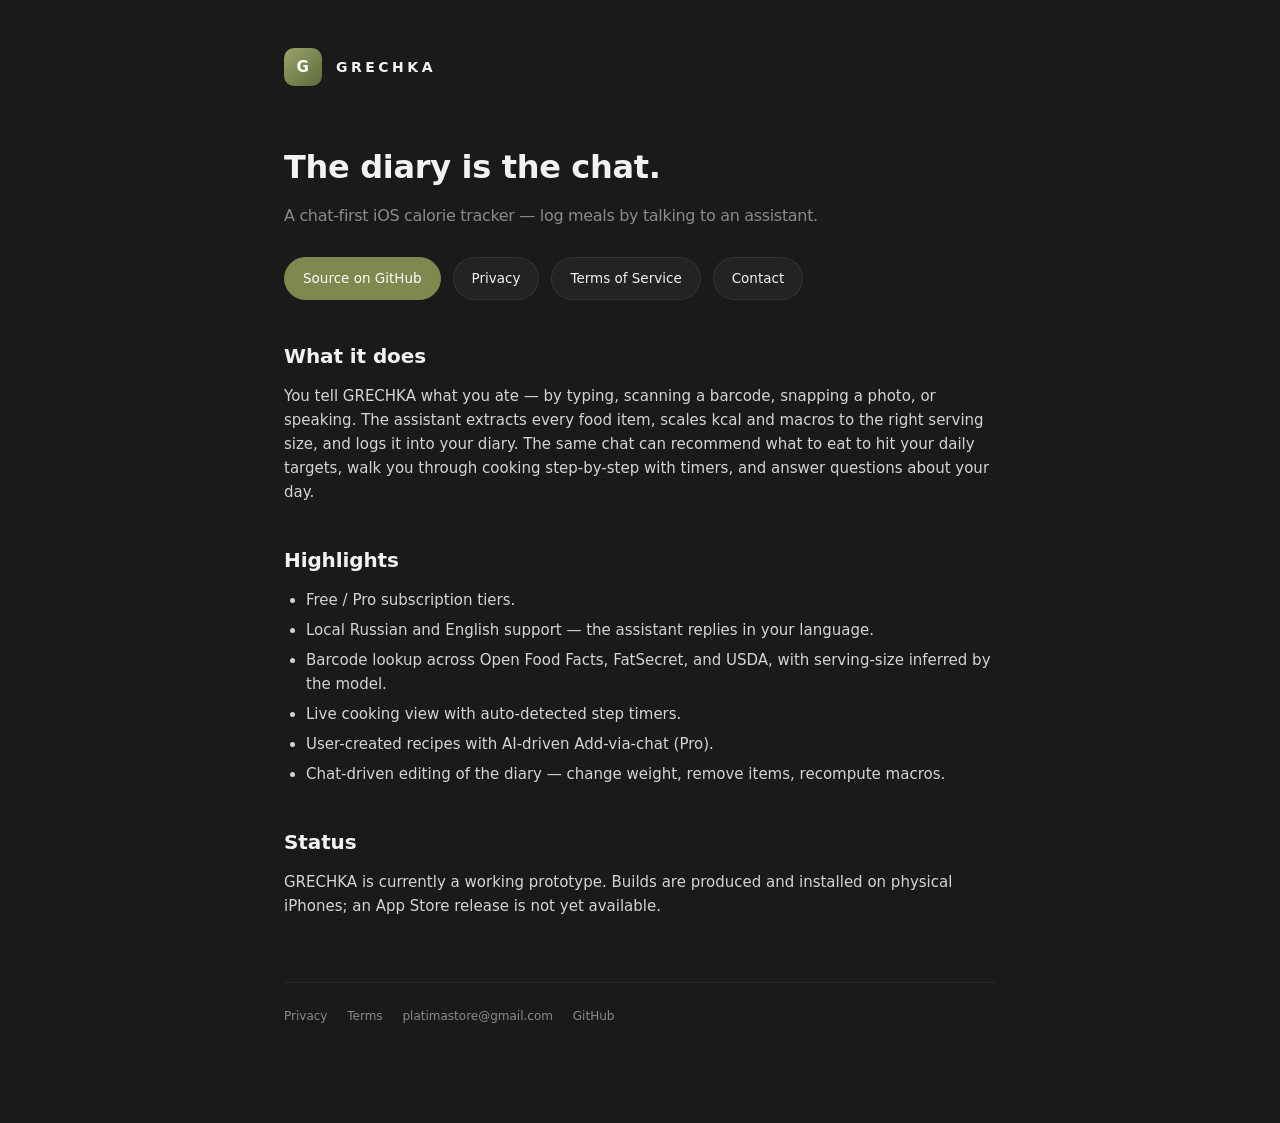
==== docs/index.html @ 911386ee "feat: initial public pages (home, privacy, terms)" ====
<!doctype html>
<html lang="en">
<head>
  <meta charset="utf-8" />
  <meta name="viewport" content="width=device-width, initial-scale=1" />
  <title>GRECHKA — chat-first calorie tracker</title>
  <meta name="description" content="GRECHKA is a chat-first iOS calorie tracker. Log meals by talking to an assistant — supplemented by camera scan, voice, search, and recipes." />
  <link rel="stylesheet" href="style.css" />
</head>
<body>
  <div class="wrap">
    <header class="brand">
      <span class="mark">G</span>
      <span class="wordmark">GRECHKA</span>
    </header>

    <h1>
      The diary is the chat.
      <span class="tagline">A chat-first iOS calorie tracker — log meals by talking to an assistant.</span>
    </h1>

    <div class="cta-row">
      <a class="cta primary" href="https://github.com/pltkip/grechka">Source on GitHub</a>
      <a class="cta" href="privacy.html">Privacy</a>
      <a class="cta" href="terms.html">Terms of Service</a>
      <a class="cta" href="mailto:platimastore@gmail.com">Contact</a>
    </div>

    <h2>What it does</h2>
    <p>You tell GRECHKA what you ate — by typing, scanning a barcode, snapping a photo, or speaking. The assistant extracts every food item, scales kcal and macros to the right serving size, and logs it into your diary. The same chat can recommend what to eat to hit your daily targets, walk you through cooking step-by-step with timers, and answer questions about your day.</p>

    <h2>Highlights</h2>
    <ul>
      <li>Free / Pro subscription tiers.</li>
      <li>Local Russian and English support — the assistant replies in your language.</li>
      <li>Barcode lookup across Open Food Facts, FatSecret, and USDA, with serving-size inferred by the model.</li>
      <li>Live cooking view with auto-detected step timers.</li>
      <li>User-created recipes with AI-driven Add-via-chat (Pro).</li>
      <li>Chat-driven editing of the diary — change weight, remove items, recompute macros.</li>
    </ul>

    <h2>Status</h2>
    <p>GRECHKA is currently a working prototype. Builds are produced and installed on physical iPhones; an App Store release is not yet available.</p>

    <footer>
      <a href="privacy.html">Privacy</a>
      <a href="terms.html">Terms</a>
      <a href="mailto:platimastore@gmail.com">platimastore@gmail.com</a>
      <a href="https://github.com/pltkip/grechka">GitHub</a>
    </footer>
  </div>
</body>
</html>
---- docs/style.css ----
:root {
  --bg: #1A1A1A;
  --surface: #232323;
  --surface-2: #2A2A2A;
  --text: #F2F2F2;
  --text-2: #D4D4D4;
  --muted: #8A8A8A;
  --faint: #5C5C5C;
  --accent: #7E894F;
  --hairline: rgba(255, 255, 255, 0.07);
  --radius: 14px;
}

* {
  box-sizing: border-box;
}

html, body {
  margin: 0;
  padding: 0;
  background: var(--bg);
  color: var(--text);
  font-family: -apple-system, BlinkMacSystemFont, "Segoe UI", system-ui, sans-serif;
  font-size: 15px;
  line-height: 1.6;
  -webkit-font-smoothing: antialiased;
}

.wrap {
  max-width: 760px;
  margin: 0 auto;
  padding: 48px 24px 96px;
}

header.brand {
  display: flex;
  align-items: center;
  gap: 14px;
  margin-bottom: 56px;
}

header.brand .mark {
  width: 38px;
  height: 38px;
  border-radius: 10px;
  background: linear-gradient(135deg, #9aa46a, #5c6b3a);
  display: inline-flex;
  align-items: center;
  justify-content: center;
  font-weight: 700;
  color: #fff;
  letter-spacing: 0.05em;
}

header.brand .wordmark {
  font-size: 14px;
  font-weight: 700;
  letter-spacing: 0.25em;
  color: var(--text);
}

h1 {
  font-size: 32px;
  font-weight: 700;
  margin: 0 0 12px;
  letter-spacing: -0.01em;
}

h1 .tagline {
  display: block;
  font-size: 16px;
  font-weight: 400;
  color: var(--muted);
  margin-top: 10px;
}

h2 {
  font-size: 20px;
  font-weight: 600;
  margin: 40px 0 12px;
  letter-spacing: -0.005em;
}

h3 {
  font-size: 15px;
  font-weight: 600;
  text-transform: uppercase;
  letter-spacing: 0.1em;
  color: var(--muted);
  margin: 32px 0 8px;
}

p {
  color: var(--text-2);
  margin: 0 0 14px;
}

a {
  color: var(--accent);
  text-decoration: none;
  border-bottom: 1px solid rgba(126, 137, 79, 0.35);
}

a:hover {
  border-bottom-color: var(--accent);
}

ul, ol {
  color: var(--text-2);
  padding-left: 22px;
  margin: 0 0 14px;
}

li {
  margin-bottom: 6px;
}

.meta {
  color: var(--faint);
  font-size: 13px;
  margin-bottom: 36px;
}

.card {
  background: var(--surface);
  border-radius: var(--radius);
  padding: 22px 24px;
  margin: 18px 0;
  border: 1px solid var(--hairline);
}

.callout {
  background: rgba(126, 137, 79, 0.08);
  border: 1px solid rgba(126, 137, 79, 0.3);
  border-radius: var(--radius);
  padding: 14px 18px;
  font-size: 14px;
  color: var(--text-2);
}

.cta-row {
  display: flex;
  gap: 12px;
  flex-wrap: wrap;
  margin: 28px 0 8px;
}

.cta {
  display: inline-flex;
  align-items: center;
  padding: 10px 18px;
  border-radius: 999px;
  border: 1px solid var(--hairline);
  background: var(--surface);
  color: var(--text);
  font-size: 13.5px;
  font-weight: 500;
}

.cta.primary {
  background: var(--accent);
  border-color: var(--accent);
  color: #fff;
}

footer {
  margin-top: 64px;
  padding-top: 24px;
  border-top: 1px solid var(--hairline);
  font-size: 12px;
  color: var(--faint);
}

footer a {
  color: var(--muted);
  border-bottom: none;
  margin-right: 16px;
}

code {
  background: var(--surface-2);
  padding: 1px 6px;
  border-radius: 4px;
  font-size: 13px;
  font-family: ui-monospace, Menlo, monospace;
}
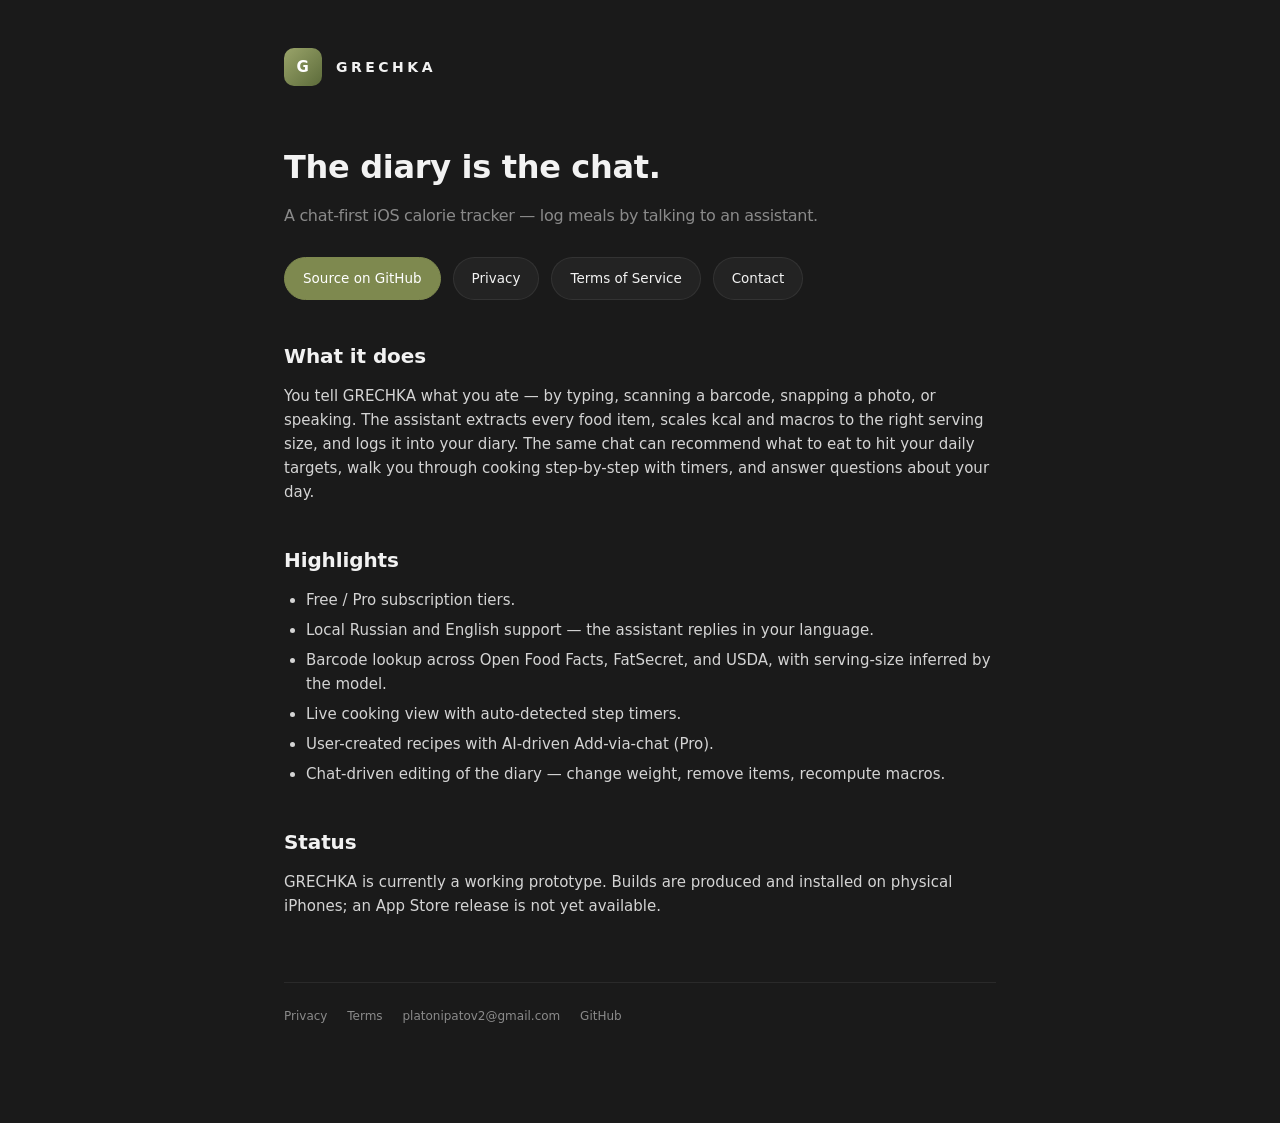
==== commit b617beb5: "chore: switch contact email to platonipatov2@gmail.com" ====
--- a/docs/index.html
+++ b/docs/index.html
@@ -23,7 +23,7 @@
       <a class="cta primary" href="https://github.com/pltkip/grechka">Source on GitHub</a>
       <a class="cta" href="privacy.html">Privacy</a>
       <a class="cta" href="terms.html">Terms of Service</a>
-      <a class="cta" href="mailto:platimastore@gmail.com">Contact</a>
+      <a class="cta" href="mailto:platonipatov2@gmail.com">Contact</a>
     </div>
 
     <h2>What it does</h2>
@@ -45,7 +45,7 @@
     <footer>
       <a href="privacy.html">Privacy</a>
       <a href="terms.html">Terms</a>
-      <a href="mailto:platimastore@gmail.com">platimastore@gmail.com</a>
+      <a href="mailto:platonipatov2@gmail.com">platonipatov2@gmail.com</a>
       <a href="https://github.com/pltkip/grechka">GitHub</a>
     </footer>
   </div>
